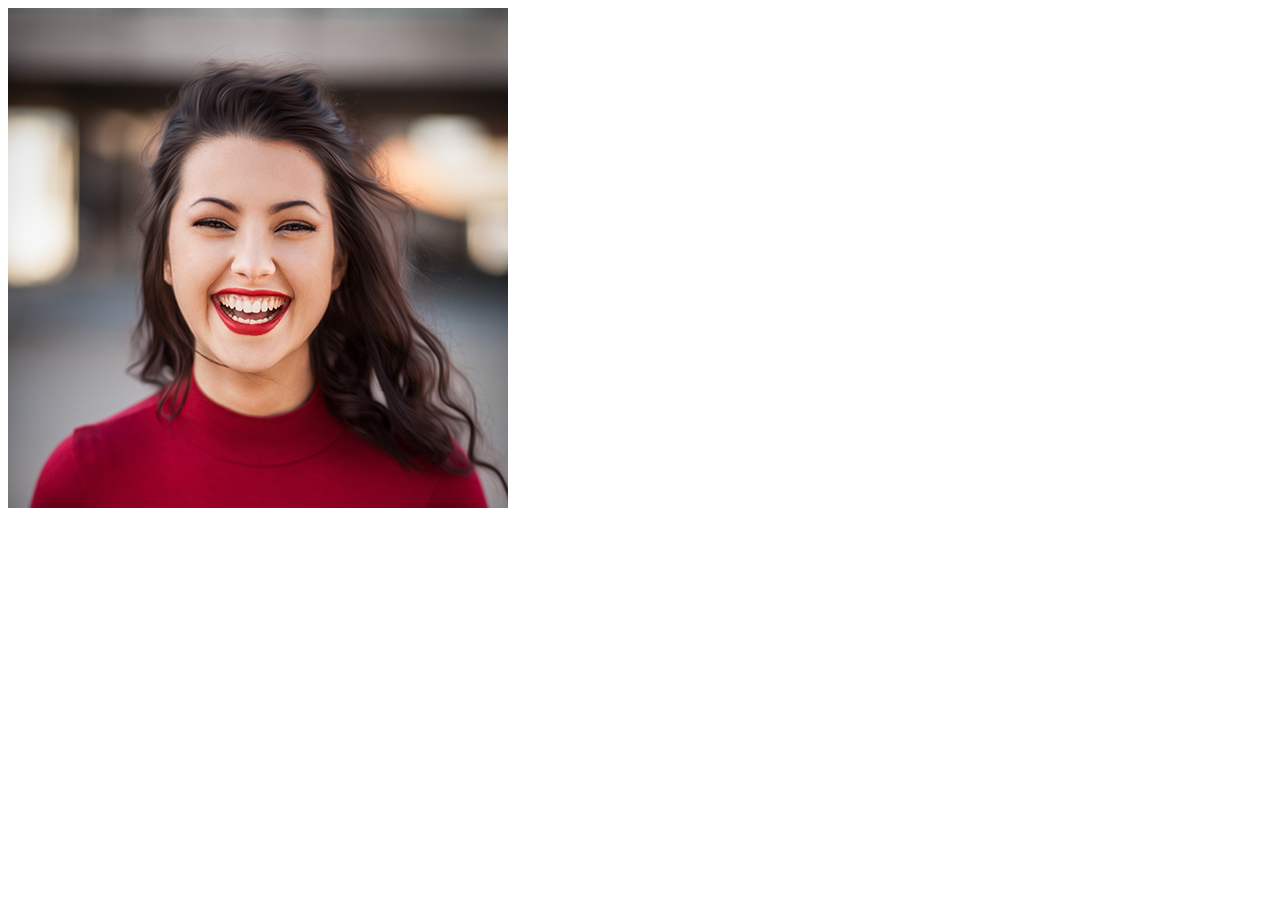
==== Workshop 1/index.html @ 306c6ae2 "se crea carpeta workshop 1" ====
<!-- Workshop 1
Main goal:
The main objective of the activity is to implement the proposed design

Expected results

Project Created in Git
Implementation of features branches:
Feature: profile-header
Feature: profile-body
Feature: profile-footer -->

<!-- You can download the assets here

Styles - Fonts

blue: #3c7ade
white: #fff
gray: #717777
font: 'Montserrat', Helvetica, Arial, sans-serif
text-color: #2d3142
page background color: linear-gradient from #4f5d75, to #2d3142 -->

<!DOCTYPE html>
<html lang="en">
<head>
    <meta charset="UTF-8">
    <meta http-equiv="X-UA-Compatible" content="IE=edge">
    <meta name="viewport" content="width=device-width, initial-scale=1.0">
    <title>Jane Doe</title>
</head>
<body>
    <div>
        <header>
            <div>
                <img src="img/profilePicture.jpg" alt="logo">
            </div>
        </header>
        
    </div>
</body>
</html>
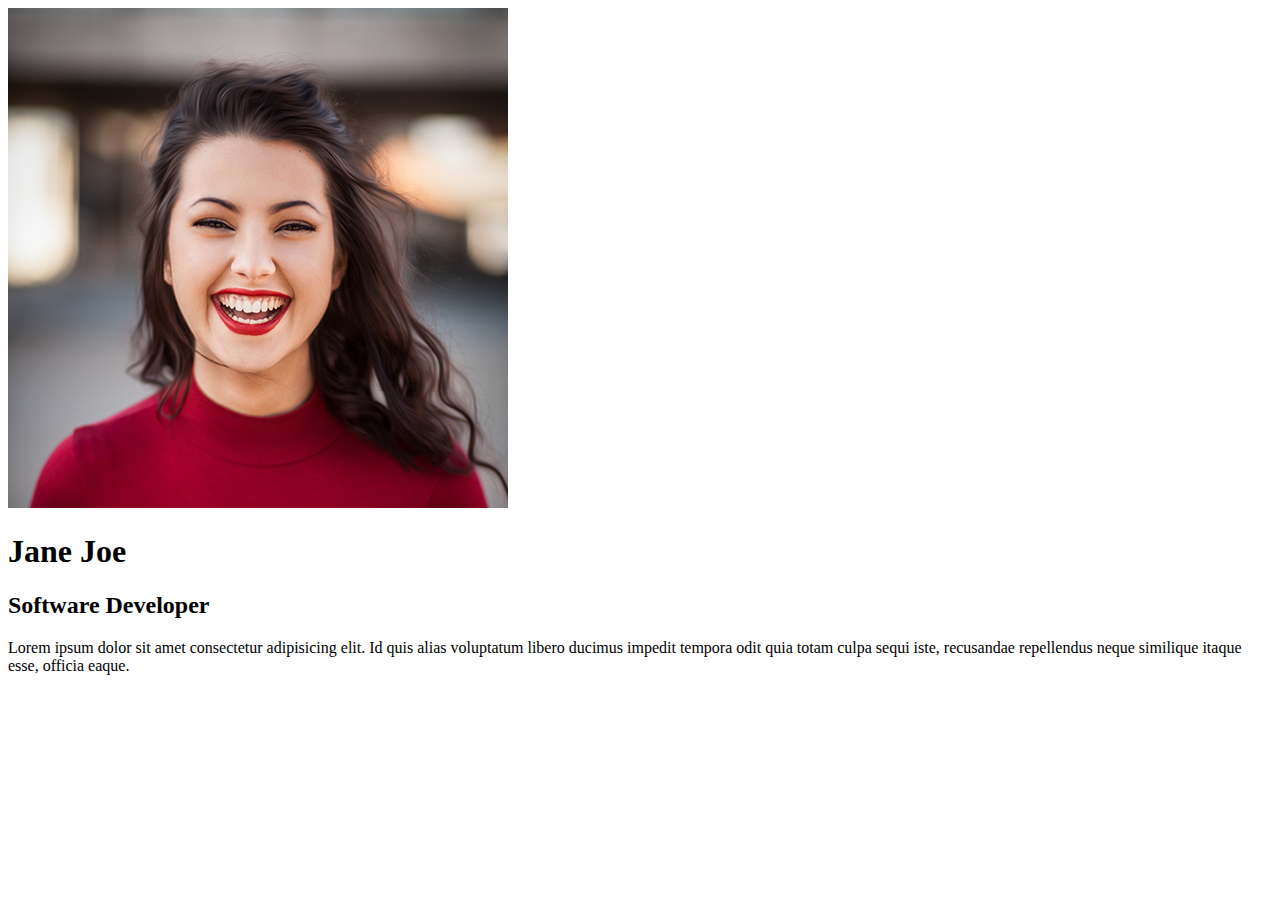
==== commit 95a09760: "profile-body" ====
--- a/Workshop 1/index.html
+++ b/Workshop 1/index.html
@@ -36,7 +36,11 @@
                 <img src="img/profilePicture.jpg" alt="logo">
             </div>
         </header>
-        
+        <div>
+            <h1>Jane Joe</h1>
+            <h2>Software Developer</h2>
+            <p>Lorem ipsum dolor sit amet consectetur adipisicing elit. Id quis alias voluptatum libero ducimus impedit tempora odit quia totam culpa sequi iste, recusandae repellendus neque similique itaque esse, officia eaque.</p>
+        </div>
     </div>
 </body>
 </html>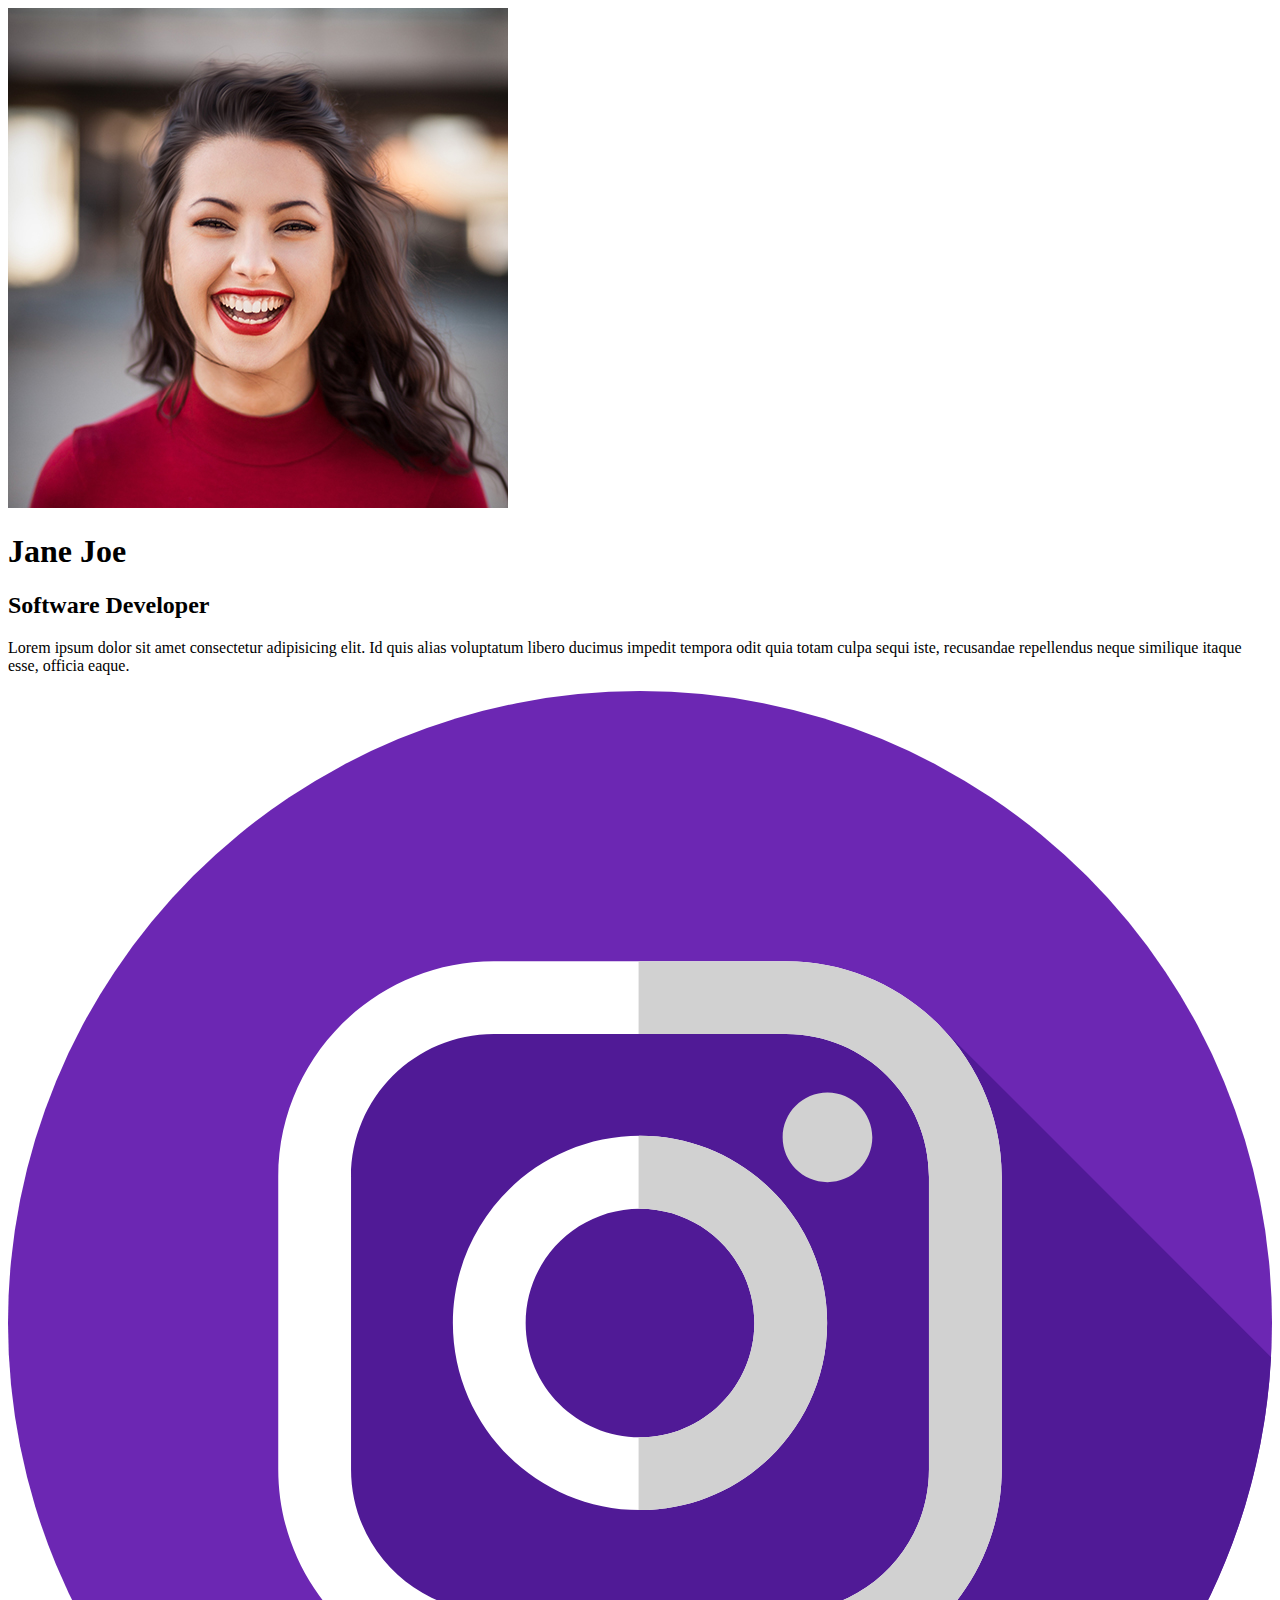
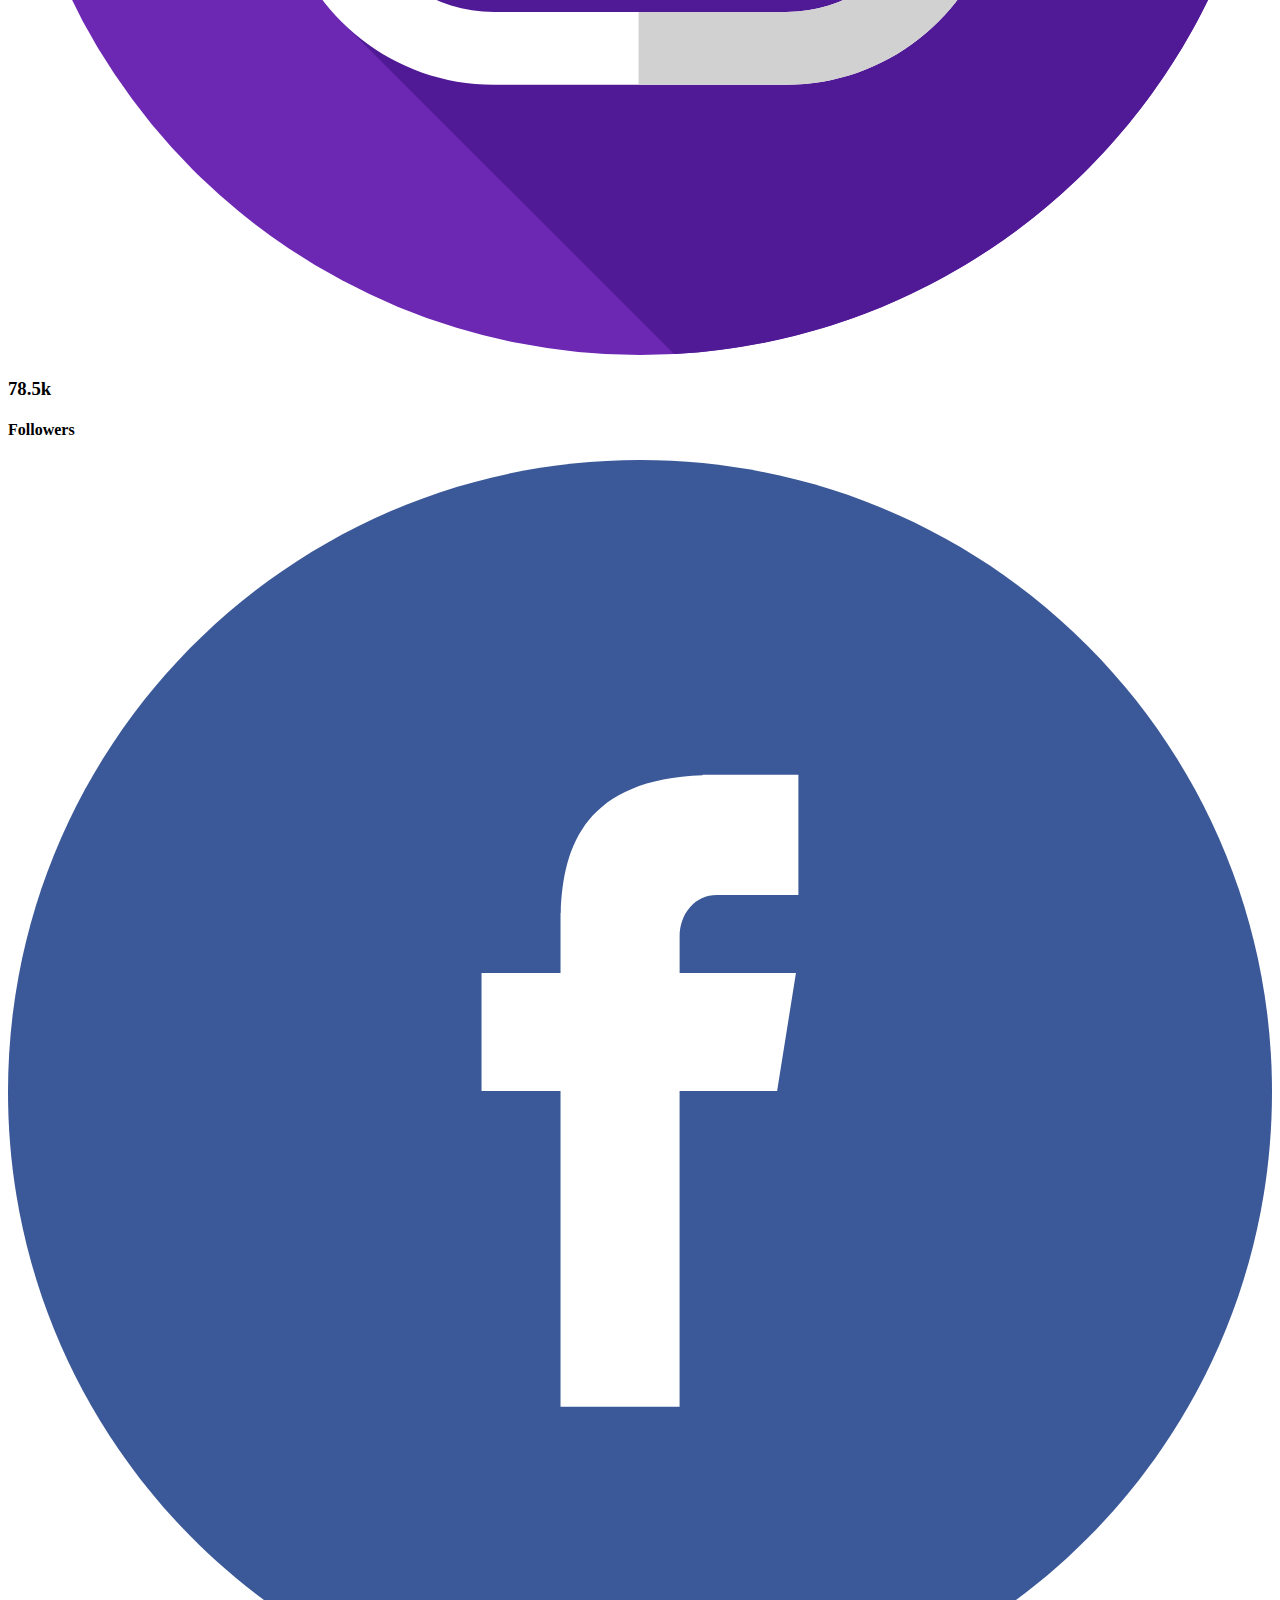
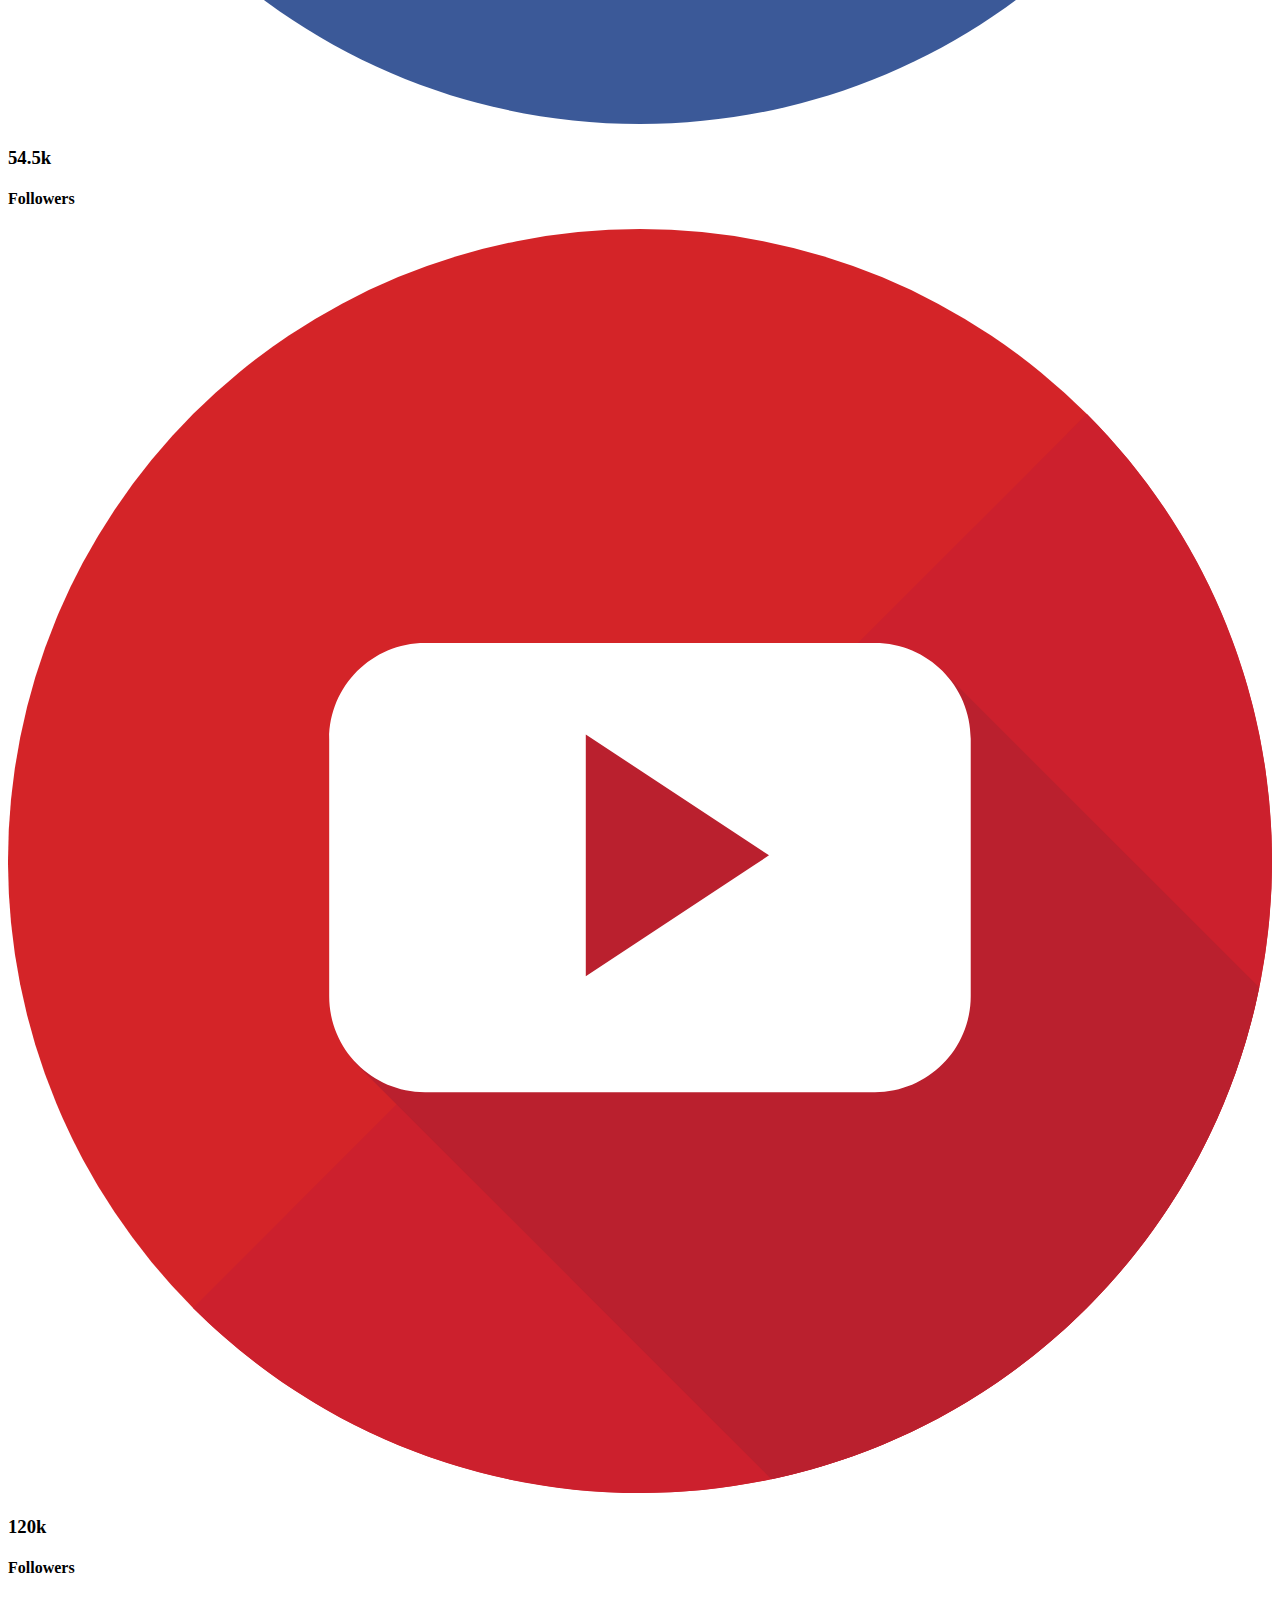
==== commit da4104b5: "profile-footer" ====
--- a/Workshop 1/index.html
+++ b/Workshop 1/index.html
@@ -41,6 +41,23 @@
             <h2>Software Developer</h2>
             <p>Lorem ipsum dolor sit amet consectetur adipisicing elit. Id quis alias voluptatum libero ducimus impedit tempora odit quia totam culpa sequi iste, recusandae repellendus neque similique itaque esse, officia eaque.</p>
         </div>
+        <footer>
+            <div>
+                <img src="logos/instagram-svgrepo-com.svg" alt="logo">
+                <h3>78.5k</h3>
+                <h4>Followers</h4>
+            </div>
+            <div>
+                <img src="logos/facebook-svgrepo-com.svg" alt="logo">
+                <h3>54.5k</h3>
+                <h4>Followers</h4>
+            </div>
+            <div>
+                <img src="logos/youtube-svgrepo-com.svg" alt="logo">
+                <h3>120k</h3>
+                <h4>Followers</h4>
+            </div>
+        </footer>
     </div>
 </body>
 </html>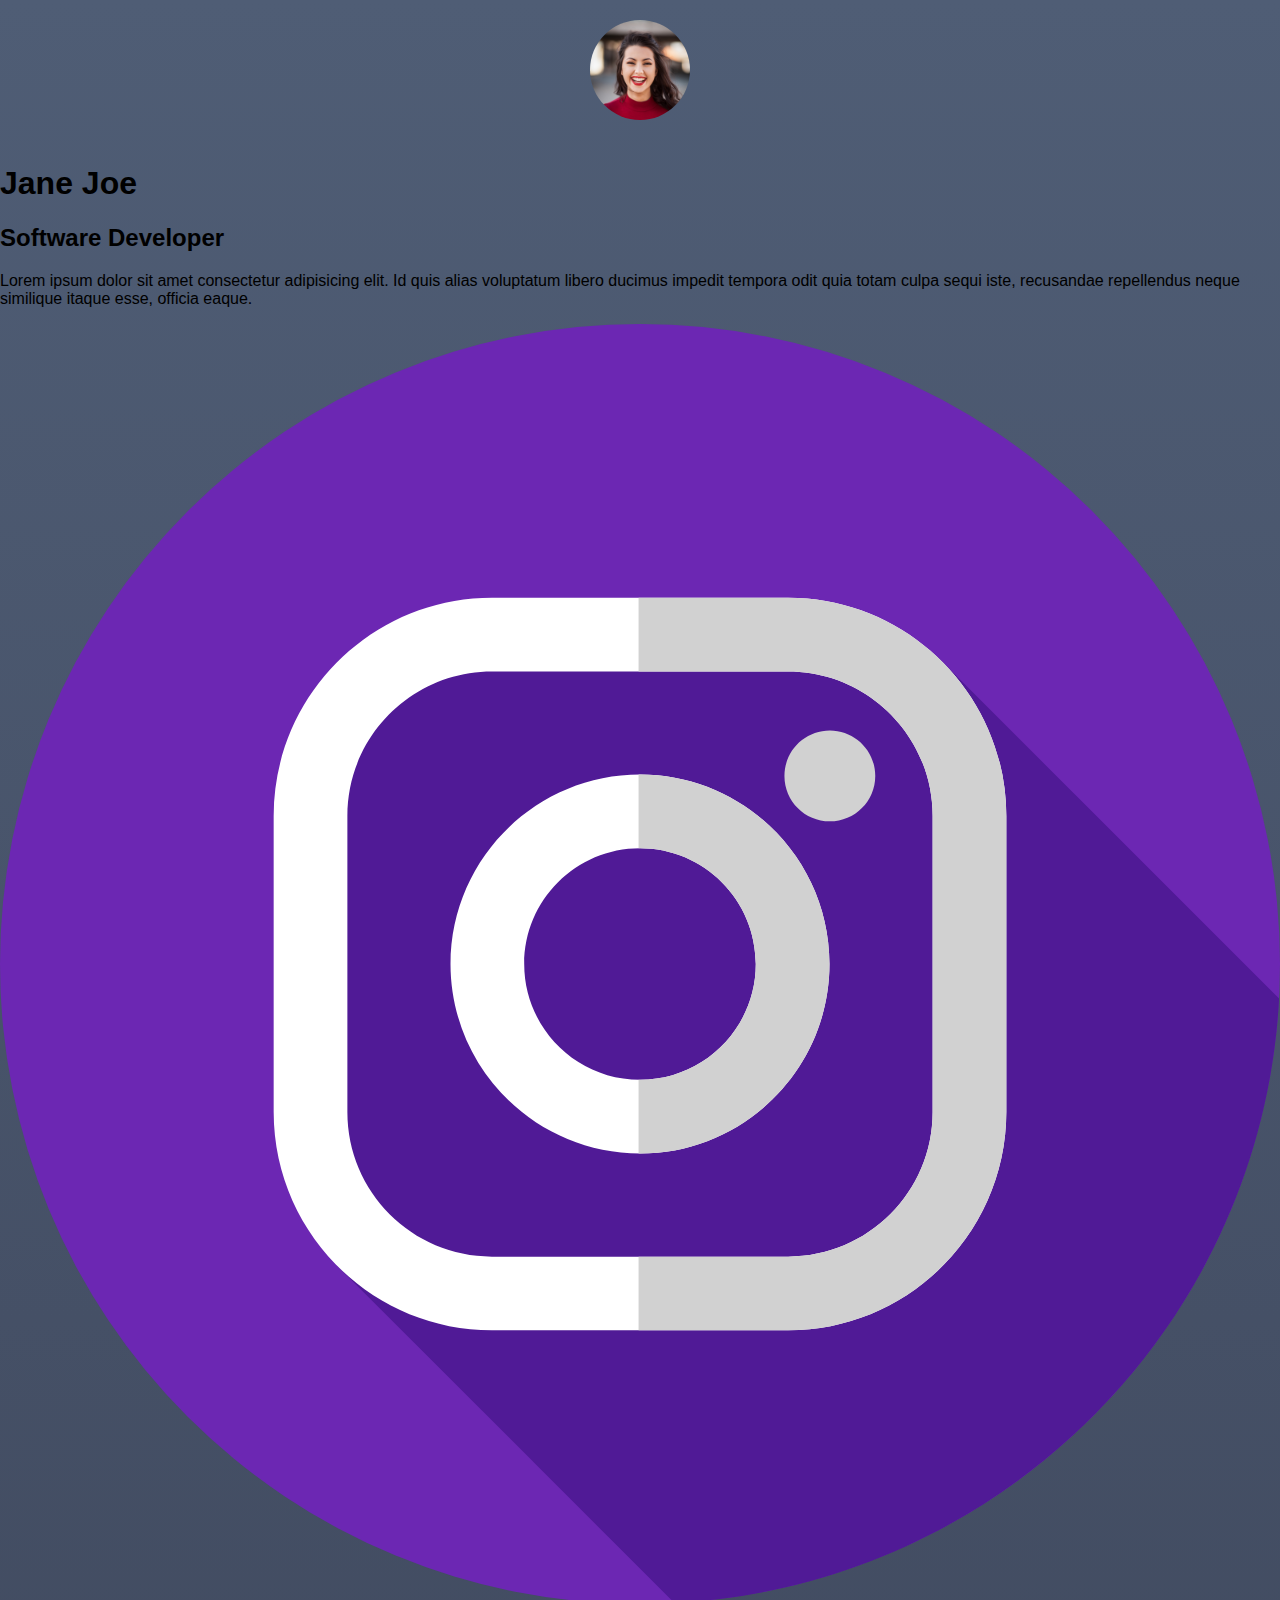
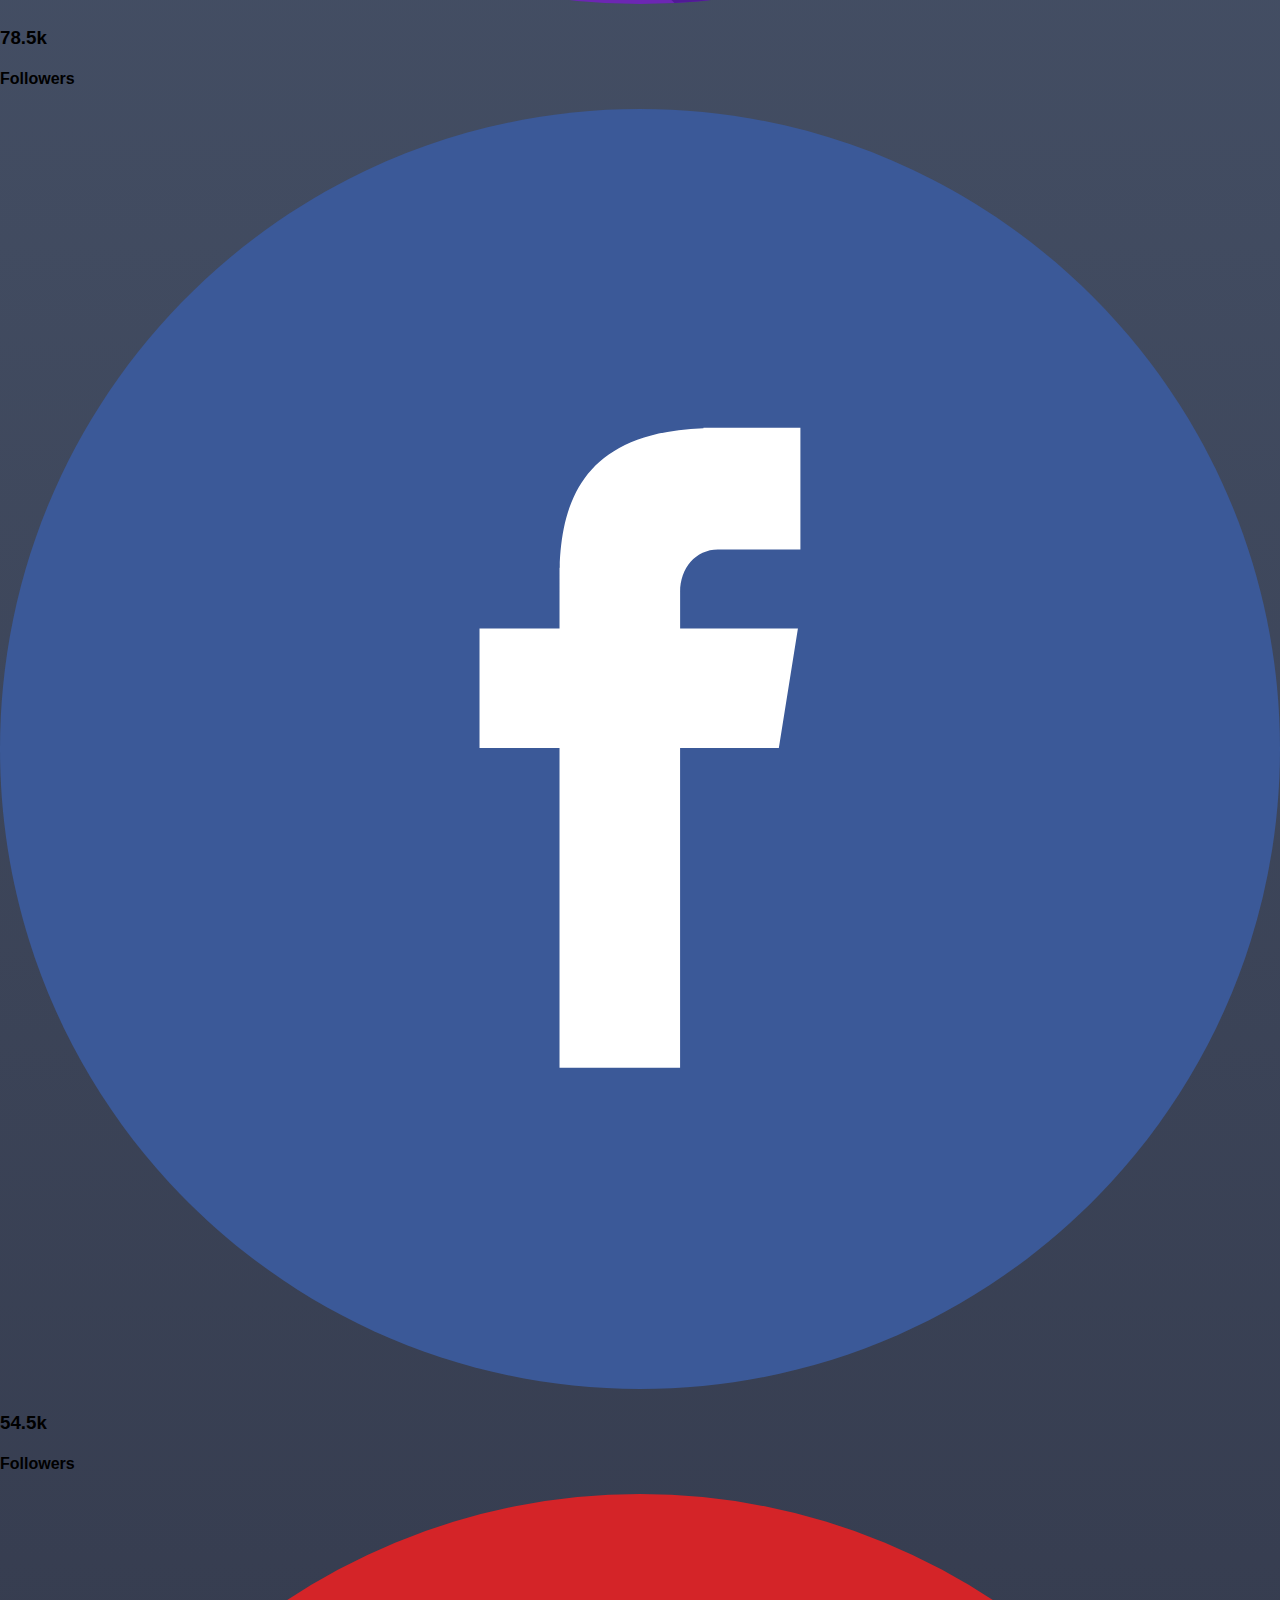
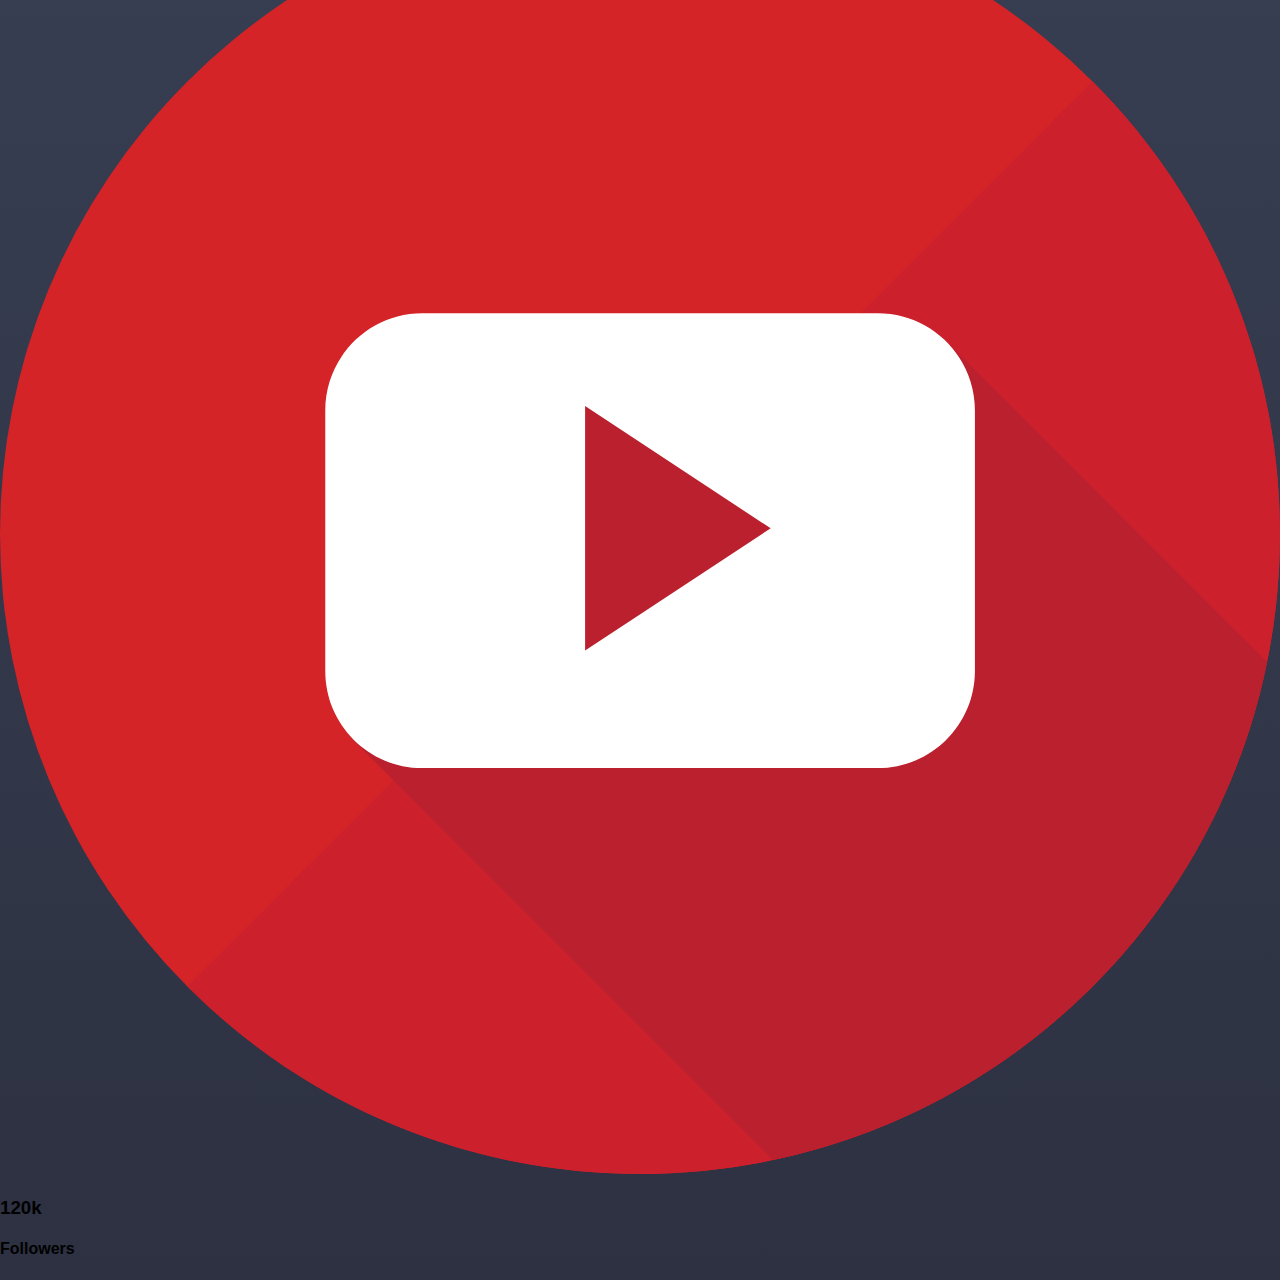
==== commit 73c20eb6: "Restos libreta de contactos y Scrum solucionados" ====
--- a/Workshop 1/index.html
+++ b/Workshop 1/index.html
@@ -27,35 +27,38 @@
     <meta charset="UTF-8">
     <meta http-equiv="X-UA-Compatible" content="IE=edge">
     <meta name="viewport" content="width=device-width, initial-scale=1.0">
+    <link rel="stylesheet" href="styles.css">
     <title>Jane Doe</title>
 </head>
 <body>
     <div>
-        <header>
+        <header class="header">
             <div>
                 <img src="img/profilePicture.jpg" alt="logo">
             </div>
         </header>
         <div>
-            <h1>Jane Joe</h1>
+            <h1 class="heading">Jane Joe</h1>
             <h2>Software Developer</h2>
             <p>Lorem ipsum dolor sit amet consectetur adipisicing elit. Id quis alias voluptatum libero ducimus impedit tempora odit quia totam culpa sequi iste, recusandae repellendus neque similique itaque esse, officia eaque.</p>
         </div>
-        <footer>
-            <div>
-                <img src="logos/instagram-svgrepo-com.svg" alt="logo">
-                <h3>78.5k</h3>
-                <h4>Followers</h4>
-            </div>
-            <div>
-                <img src="logos/facebook-svgrepo-com.svg" alt="logo">
-                <h3>54.5k</h3>
-                <h4>Followers</h4>
-            </div>
-            <div>
-                <img src="logos/youtube-svgrepo-com.svg" alt="logo">
-                <h3>120k</h3>
-                <h4>Followers</h4>
+        <footer class="footer">
+            <div class="container-footer">
+                <div>
+                    <img src="logos/instagram-svgrepo-com.svg" alt="logo">
+                    <h3>78.5k</h3>
+                    <h4>Followers</h4>
+                </div>
+                <div>
+                    <img src="logos/facebook-svgrepo-com.svg" alt="logo">
+                    <h3>54.5k</h3>
+                    <h4>Followers</h4>
+                </div>
+                <div>
+                    <img src="logos/youtube-svgrepo-com.svg" alt="logo">
+                    <h3>120k</h3>
+                    <h4>Followers</h4>
+                </div>
             </div>
         </footer>
     </div>
--- a/Workshop 1/styles.css
+++ b/Workshop 1/styles.css
@@ -0,0 +1,16 @@
+body {
+    margin: 0;
+    font-family: 'Montserrat', Helvetica, Arial, sans-serif;
+    background: linear-gradient(#4f5d75, #2d3142)
+}
+
+.header {
+    padding: 20px;
+    text-align: center;
+}
+
+.header img {
+    width: 100px;
+    height: 100px;
+    border-radius: 50%;
+}